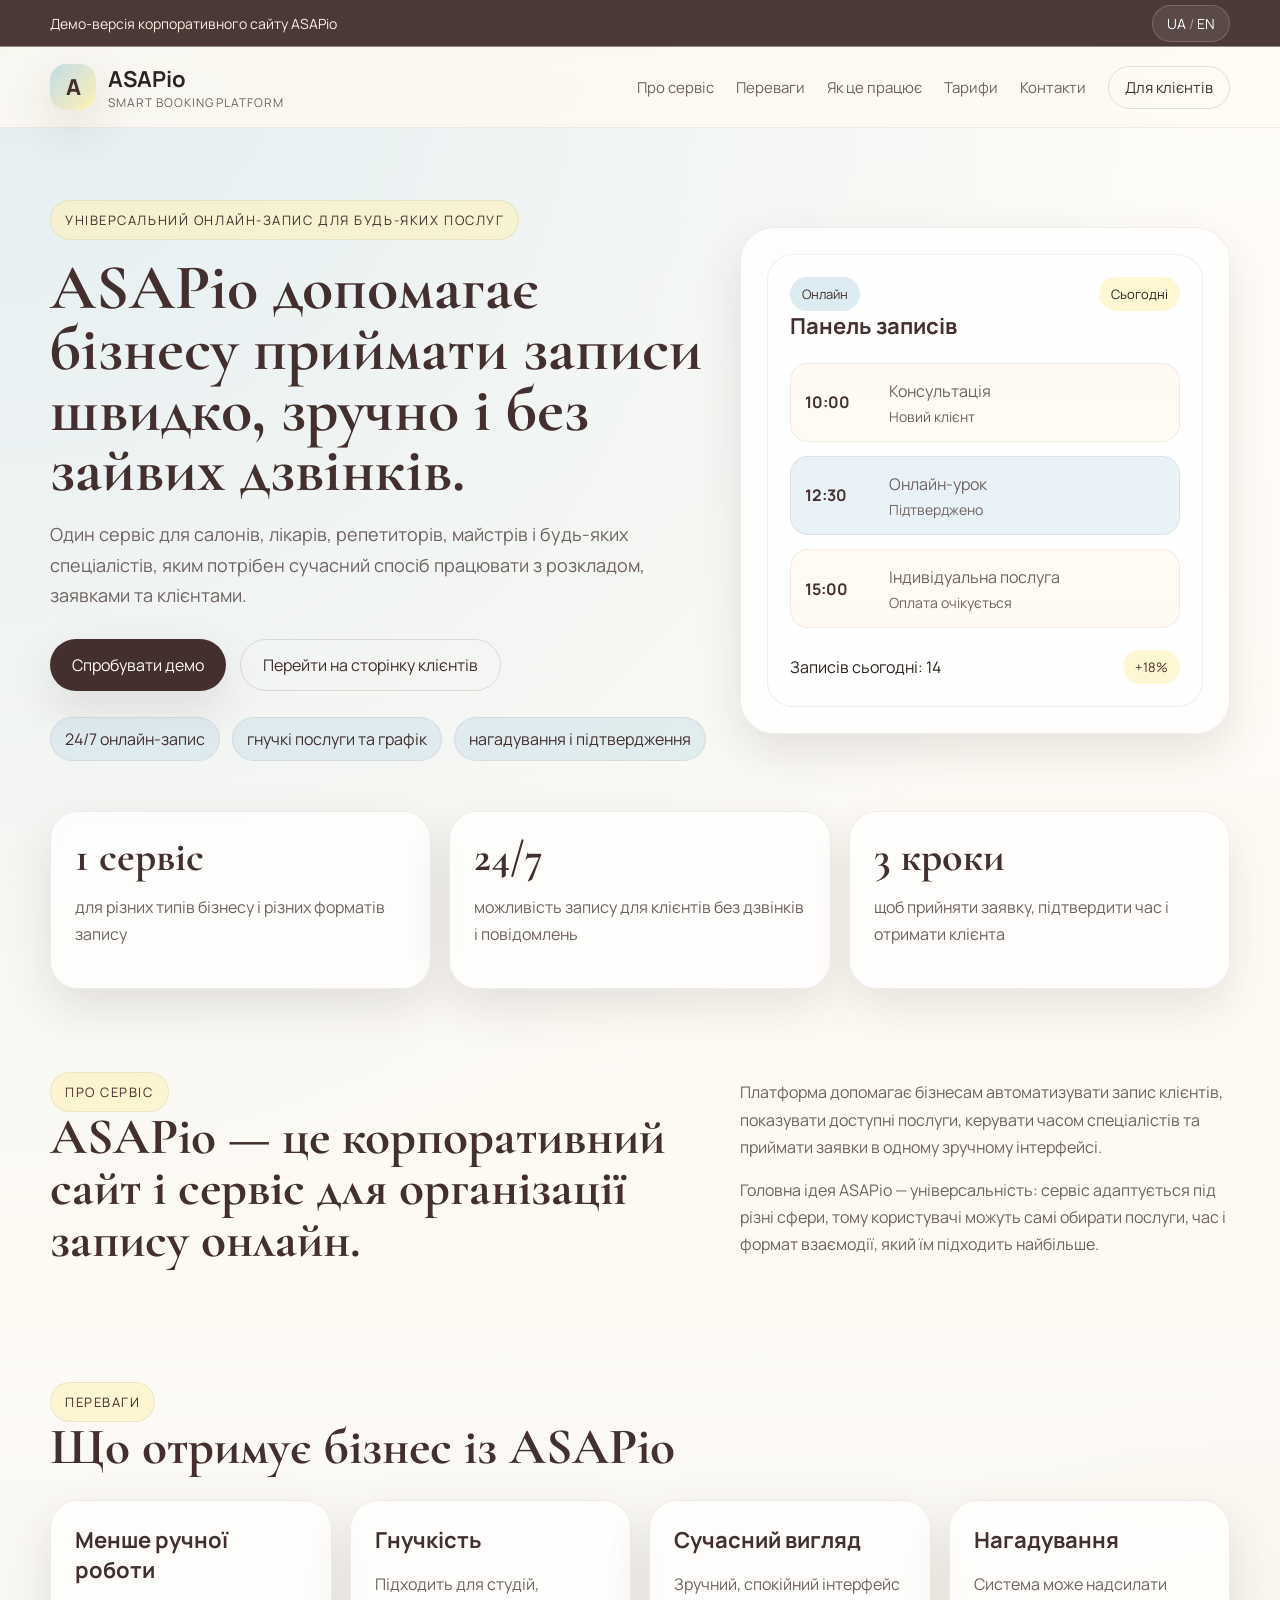
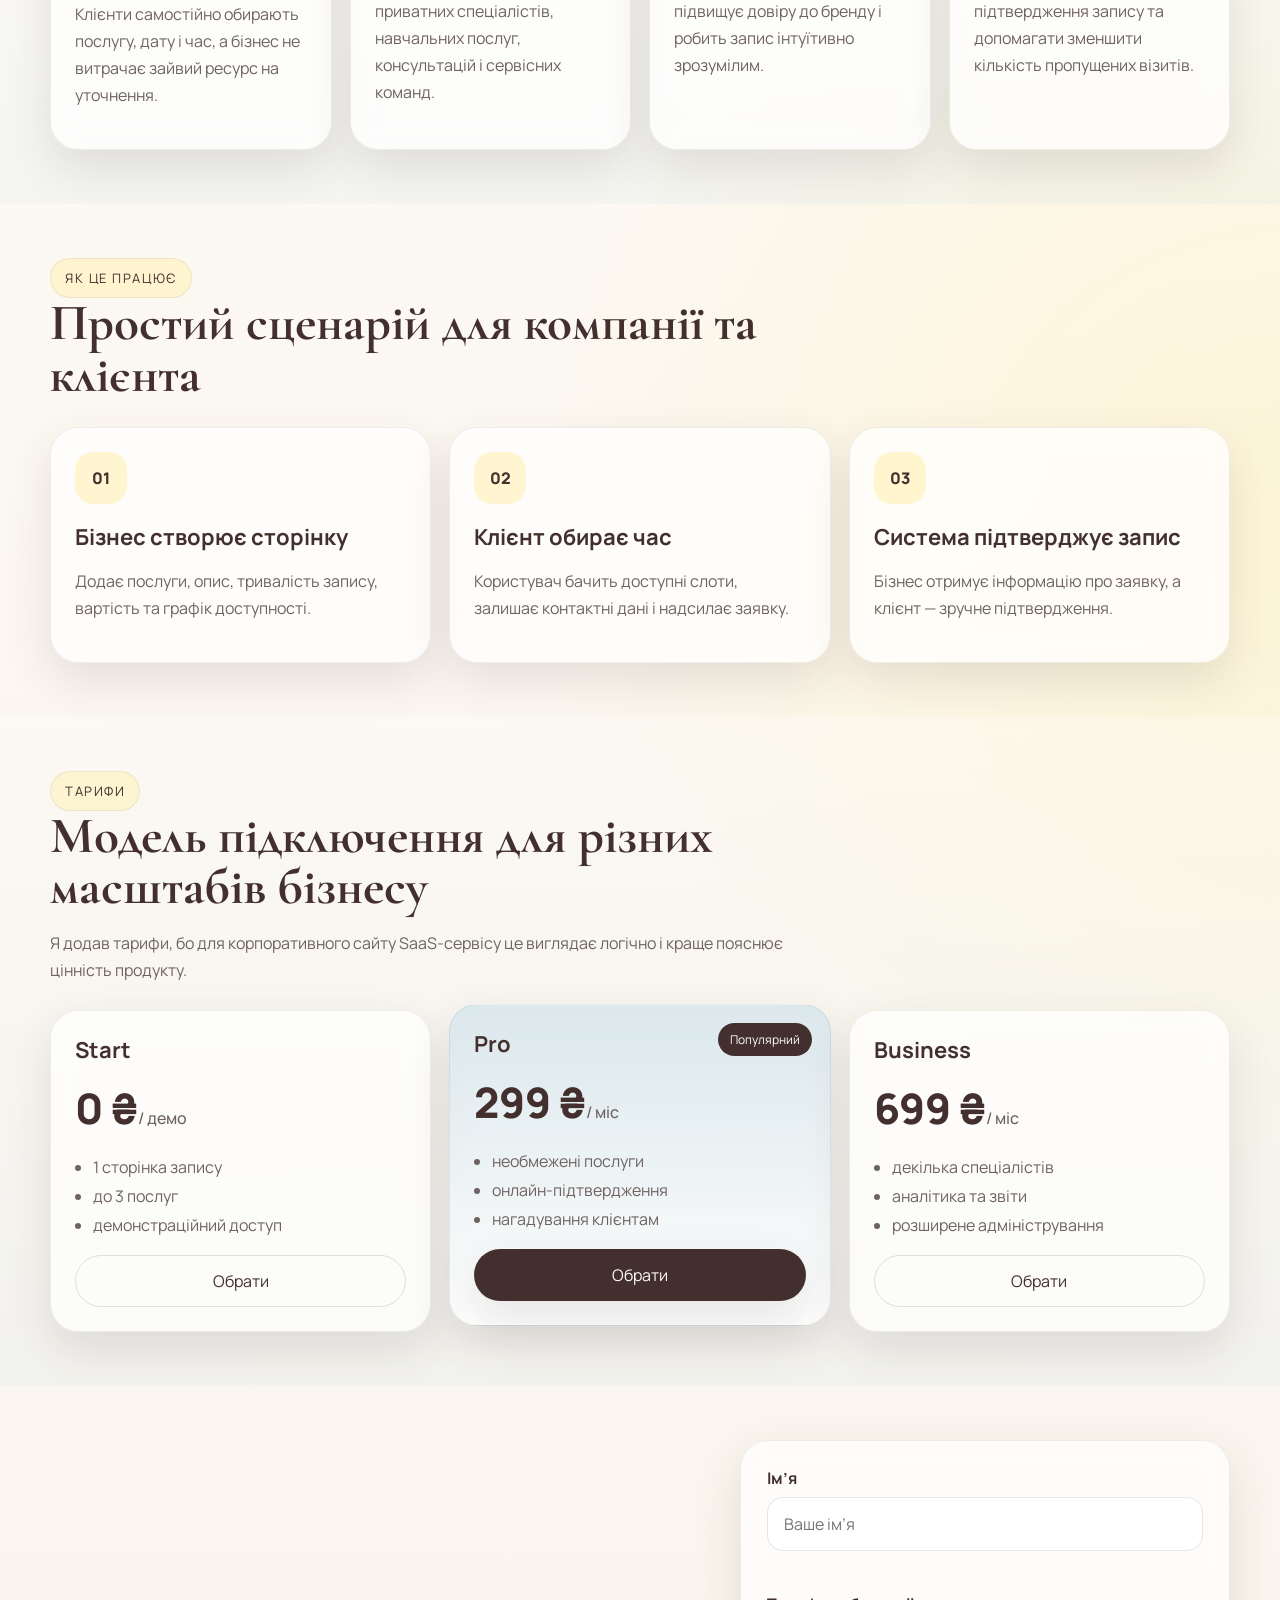
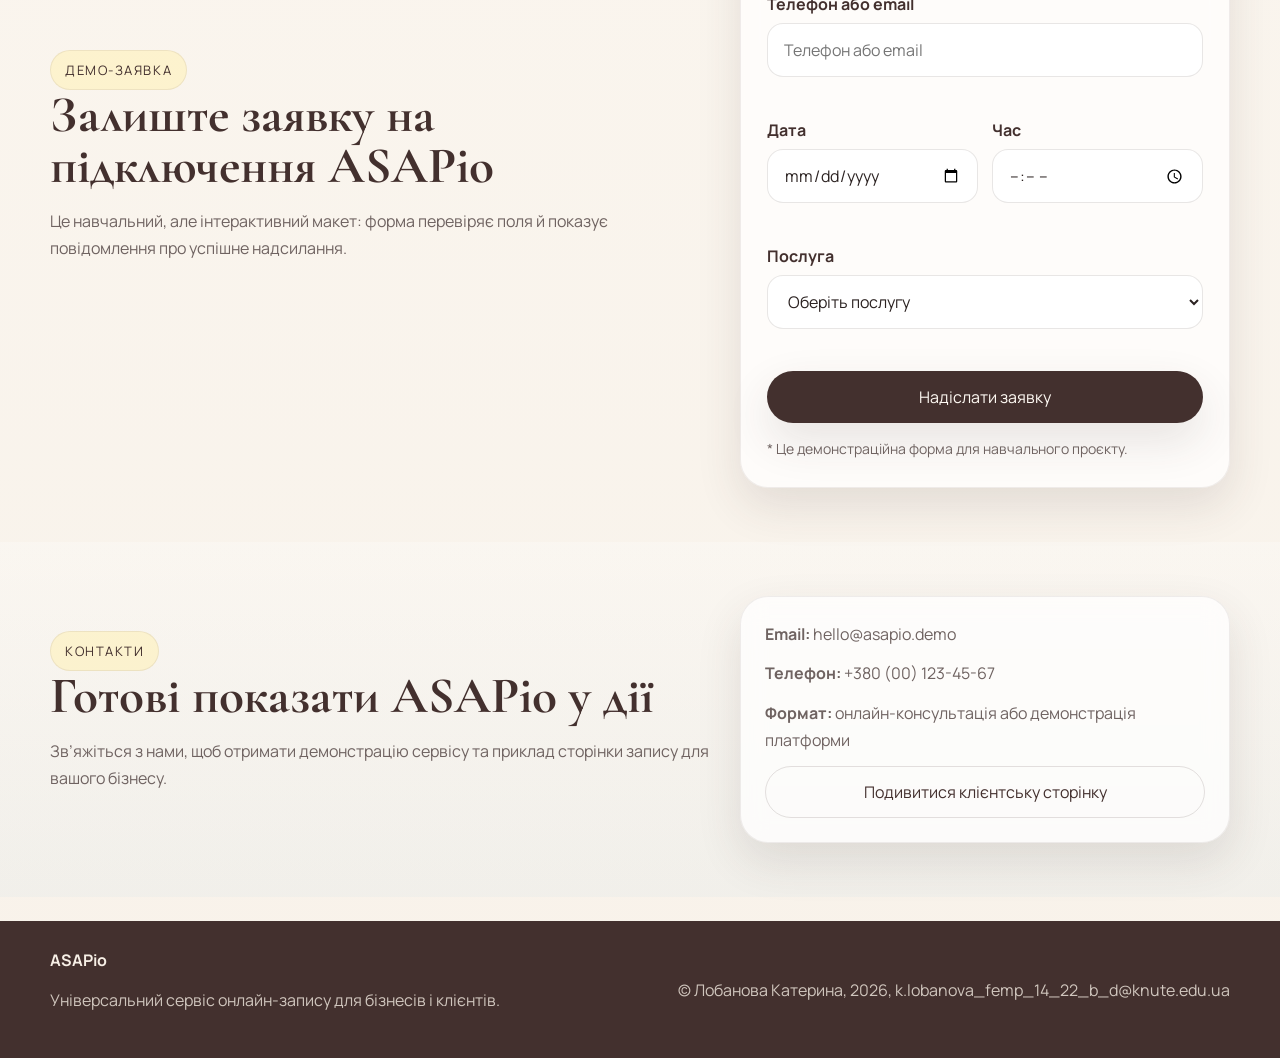
==== index.html @ 2cff533e "Add files via upload" ====
<!DOCTYPE html>
<html lang="uk">
<head>
  <meta charset="UTF-8" />
  <meta name="viewport" content="width=device-width, initial-scale=1.0" />
  <title>ASAPio — онлайн-запис для бізнесів</title>
  <meta name="description" content="ASAPio — універсальний сервіс онлайн-запису для бізнесів і клієнтів." />
  <link rel="preconnect" href="https://fonts.googleapis.com">
  <link rel="preconnect" href="https://fonts.gstatic.com" crossorigin>
  <link href="https://fonts.googleapis.com/css2?family=Manrope:wght@400;500;600;700;800&family=Cormorant+Garamond:wght@600;700&display=swap" rel="stylesheet">
  <link rel="stylesheet" href="style.css" />
</head>
<body>
  <div class="topbar">
    <div class="container topbar-inner">
      <span>Демо-версія корпоративного сайту ASAPio</span>
      <button class="lang-switch" type="button" id="langToggle" aria-label="Перемикач мови">UA <span>/</span> EN</button>
    </div>
  </div>

  <header class="site-header">
    <div class="container nav-wrap">
      <a class="brand" href="index.html" aria-label="ASAPio home">
        <span class="brand-mark">A</span>
        <span class="brand-text">
          <strong>ASAPio</strong>
          <small>smart booking platform</small>
        </span>
      </a>

      <nav class="nav">
        <a href="#about">Про сервіс</a>
        <a href="#advantages">Переваги</a>
        <a href="#how">Як це працює</a>
        <a href="#pricing">Тарифи</a>
        <a href="#contact">Контакти</a>
        <a class="nav-secondary" href="clients.html">Для клієнтів</a>
      </nav>

      <button class="menu-btn" type="button" id="menuBtn" aria-label="Відкрити меню">☰</button>
    </div>

    <div class="mobile-menu" id="mobileMenu">
      <a href="#about">Про сервіс</a>
      <a href="#advantages">Переваги</a>
      <a href="#how">Як це працює</a>
      <a href="#pricing">Тарифи</a>
      <a href="#contact">Контакти</a>
      <a href="clients.html">Для клієнтів</a>
    </div>
  </header>

  <main>
    <section class="hero">
      <div class="container hero-grid">
        <div class="hero-copy">
          <span class="eyebrow">Універсальний онлайн-запис для будь-яких послуг</span>
          <h1>ASAPio допомагає бізнесу приймати записи швидко, зручно і без зайвих дзвінків.</h1>
          <p>
            Один сервіс для салонів, лікарів, репетиторів, майстрів і будь-яких спеціалістів, яким потрібен
            сучасний спосіб працювати з розкладом, заявками та клієнтами.
          </p>
          <div class="hero-actions">
            <a class="btn btn-primary" href="#demoForm">Спробувати демо</a>
            <a class="btn btn-outline" href="clients.html">Перейти на сторінку клієнтів</a>
          </div>

          <ul class="hero-points">
            <li>24/7 онлайн-запис</li>
            <li>гнучкі послуги та графік</li>
            <li>нагадування і підтвердження</li>
          </ul>
        </div>

        <div class="hero-card glass-card">
          <div class="mini-app">
            <div class="mini-header">
              <span class="pill">Онлайн</span>
              <span class="mini-date">Сьогодні</span>
            </div>
            <h3>Панель записів</h3>
            <div class="booking-list">
              <div class="booking-item">
                <strong>10:00</strong>
                <div>
                  <p>Консультація</p>
                  <span>Новий клієнт</span>
                </div>
              </div>
              <div class="booking-item accent">
                <strong>12:30</strong>
                <div>
                  <p>Онлайн-урок</p>
                  <span>Підтверджено</span>
                </div>
              </div>
              <div class="booking-item">
                <strong>15:00</strong>
                <div>
                  <p>Індивідуальна послуга</p>
                  <span>Оплата очікується</span>
                </div>
              </div>
            </div>
            <div class="mini-footer">
              <span>Записів сьогодні: 14</span>
              <span class="up">+18%</span>
            </div>
          </div>
        </div>
      </div>
    </section>

    <section class="stats">
      <div class="container stats-grid">
        <article class="stat-card">
          <h2>1 сервіс</h2>
          <p>для різних типів бізнесу і різних форматів запису</p>
        </article>
        <article class="stat-card">
          <h2>24/7</h2>
          <p>можливість запису для клієнтів без дзвінків і повідомлень</p>
        </article>
        <article class="stat-card">
          <h2>3 кроки</h2>
          <p>щоб прийняти заявку, підтвердити час і отримати клієнта</p>
        </article>
      </div>
    </section>

    <section class="section" id="about">
      <div class="container section-grid">
        <div>
          <span class="section-tag">Про сервіс</span>
          <h2>ASAPio — це корпоративний сайт і сервіс для організації запису онлайн.</h2>
        </div>
        <div>
          <p>
            Платформа допомагає бізнесам автоматизувати запис клієнтів, показувати доступні послуги,
            керувати часом спеціалістів та приймати заявки в одному зручному інтерфейсі.
          </p>
          <p>
            Головна ідея ASAPio — універсальність: сервіс адаптується під різні сфери, тому користувачі можуть
            самі обирати послуги, час і формат взаємодії, який їм підходить найбільше.
          </p>
        </div>
      </div>
    </section>

    <section class="section alt" id="advantages">
      <div class="container">
        <div class="section-head">
          <span class="section-tag">Переваги</span>
          <h2>Що отримує бізнес із ASAPio</h2>
        </div>
        <div class="cards-grid">
          <article class="info-card">
            <h3>Менше ручної роботи</h3>
            <p>Клієнти самостійно обирають послугу, дату і час, а бізнес не витрачає зайвий ресурс на уточнення.</p>
          </article>
          <article class="info-card">
            <h3>Гнучкість</h3>
            <p>Підходить для студій, приватних спеціалістів, навчальних послуг, консультацій і сервісних команд.</p>
          </article>
          <article class="info-card">
            <h3>Сучасний вигляд</h3>
            <p>Зручний, спокійний інтерфейс підвищує довіру до бренду і робить запис інтуїтивно зрозумілим.</p>
          </article>
          <article class="info-card">
            <h3>Нагадування</h3>
            <p>Система може надсилати підтвердження запису та допомагати зменшити кількість пропущених візитів.</p>
          </article>
        </div>
      </div>
    </section>

    <section class="section" id="how">
      <div class="container">
        <div class="section-head">
          <span class="section-tag">Як це працює</span>
          <h2>Простий сценарій для компанії та клієнта</h2>
        </div>
        <div class="steps-grid">
          <article class="step-card">
            <span>01</span>
            <h3>Бізнес створює сторінку</h3>
            <p>Додає послуги, опис, тривалість запису, вартість та графік доступності.</p>
          </article>
          <article class="step-card">
            <span>02</span>
            <h3>Клієнт обирає час</h3>
            <p>Користувач бачить доступні слоти, залишає контактні дані і надсилає заявку.</p>
          </article>
          <article class="step-card">
            <span>03</span>
            <h3>Система підтверджує запис</h3>
            <p>Бізнес отримує інформацію про заявку, а клієнт — зручне підтвердження.</p>
          </article>
        </div>
      </div>
    </section>

    <section class="section alt" id="pricing">
      <div class="container">
        <div class="section-head">
          <span class="section-tag">Тарифи</span>
          <h2>Модель підключення для різних масштабів бізнесу</h2>
          <p>Я додав тарифи, бо для корпоративного сайту SaaS-сервісу це виглядає логічно і краще пояснює цінність продукту.</p>
        </div>
        <div class="pricing-grid">
          <article class="price-card">
            <h3>Start</h3>
            <div class="price">0 ₴<span>/ демо</span></div>
            <ul>
              <li>1 сторінка запису</li>
              <li>до 3 послуг</li>
              <li>демонстраційний доступ</li>
            </ul>
            <button class="btn btn-outline full" data-plan="Start">Обрати</button>
          </article>
          <article class="price-card featured">
            <div class="featured-badge">Популярний</div>
            <h3>Pro</h3>
            <div class="price">299 ₴<span>/ міс</span></div>
            <ul>
              <li>необмежені послуги</li>
              <li>онлайн-підтвердження</li>
              <li>нагадування клієнтам</li>
            </ul>
            <button class="btn btn-primary full" data-plan="Pro">Обрати</button>
          </article>
          <article class="price-card">
            <h3>Business</h3>
            <div class="price">699 ₴<span>/ міс</span></div>
            <ul>
              <li>декілька спеціалістів</li>
              <li>аналітика та звіти</li>
              <li>розширене адміністрування</li>
            </ul>
            <button class="btn btn-outline full" data-plan="Business">Обрати</button>
          </article>
        </div>
      </div>
    </section>

    <section class="section" id="demoForm">
      <div class="container form-layout">
        <div>
          <span class="section-tag">Демо-заявка</span>
          <h2>Залиште заявку на підключення ASAPio</h2>
          <p>
            Це навчальний, але інтерактивний макет: форма перевіряє поля й показує повідомлення про успішне надсилання.
          </p>
        </div>

        <form class="demo-form" id="bookingForm" novalidate>
          <div class="form-group">
            <label for="name">Ім’я</label>
            <input id="name" name="name" type="text" placeholder="Ваше ім’я" required />
            <small class="error"></small>
          </div>

          <div class="form-group">
            <label for="contactValue">Телефон або email</label>
            <input id="contactValue" name="contactValue" type="text" placeholder="Телефон або email" required />
            <small class="error"></small>
          </div>

          <div class="form-row">
            <div class="form-group">
              <label for="date">Дата</label>
              <input id="date" name="date" type="date" required />
              <small class="error"></small>
            </div>
            <div class="form-group">
              <label for="time">Час</label>
              <input id="time" name="time" type="time" required />
              <small class="error"></small>
            </div>
          </div>

          <div class="form-group">
            <label for="service">Послуга</label>
            <select id="service" name="service" required>
              <option value="">Оберіть послугу</option>
              <option value="Консультація">Консультація</option>
              <option value="Навчальна послуга">Навчальна послуга</option>
              <option value="Сервісне обслуговування">Сервісне обслуговування</option>
              <option value="Індивідуальний запис">Індивідуальний запис</option>
            </select>
            <small class="error"></small>
          </div>

          <button class="btn btn-primary full" type="submit">Надіслати заявку</button>
          <p class="form-note">* Це демонстраційна форма для навчального проєкту.</p>
        </form>
      </div>
    </section>

    <section class="section alt" id="contact">
      <div class="container contact-grid">
        <div>
          <span class="section-tag">Контакти</span>
          <h2>Готові показати ASAPio у дії</h2>
          <p>Зв’яжіться з нами, щоб отримати демонстрацію сервісу та приклад сторінки запису для вашого бізнесу.</p>
        </div>
        <div class="contact-card">
          <p><strong>Email:</strong> hello@asapio.demo</p>
          <p><strong>Телефон:</strong> +380 (00) 123-45-67</p>
          <p><strong>Формат:</strong> онлайн-консультація або демонстрація платформи</p>
          <a class="btn btn-outline full" href="clients.html">Подивитися клієнтську сторінку</a>
        </div>
      </div>
    </section>
  </main>

  <footer class="site-footer">
    <div class="container footer-wrap">
      <div>
        <strong>ASAPio</strong>
        <p>Універсальний сервіс онлайн-запису для бізнесів і клієнтів.</p>
      </div>
      <div class="footer-note">
        © Лобанова Катерина, 2026, k.lobanova_femp_14_22_b_d@knute.edu.ua
      </div>
    </div>
  </footer>

  <div class="toast" id="toast"></div>

  <script src="script.js"></script>
</body>
</html>
---- style.css ----
:root {
  --milk: #fff1b5;
  --blue: #c1dbe8;
  --burgundy: #43302e;
  --burgundy-2: #5a413f;
  --cream: #fffaf0;
  --white: #ffffff;
  --text: #2b2221;
  --muted: #6f6361;
  --line: rgba(67, 48, 46, 0.14);
  --shadow: 0 18px 45px rgba(67, 48, 46, 0.12);
  --radius-xl: 28px;
  --radius-lg: 22px;
  --radius-md: 16px;
  --container: 1180px;
}

* {
  box-sizing: border-box;
}

html {
  scroll-behavior: smooth;
}

body {
  margin: 0;
  font-family: "Manrope", system-ui, sans-serif;
  color: var(--text);
  background:
    radial-gradient(circle at top left, rgba(193, 219, 232, 0.45), transparent 28%),
    radial-gradient(circle at right center, rgba(255, 241, 181, 0.45), transparent 30%),
    linear-gradient(180deg, #fffdf8 0%, #f8f2ea 100%);
}

a {
  color: inherit;
  text-decoration: none;
}

button,
input,
select {
  font: inherit;
}

.container {
  width: min(var(--container), calc(100% - 32px));
  margin: 0 auto;
}

.topbar {
  border-bottom: 1px solid rgba(255,255,255,0.4);
  background: rgba(67, 48, 46, 0.95);
  color: #f9efe0;
}

.topbar-inner {
  display: flex;
  align-items: center;
  justify-content: space-between;
  gap: 16px;
  min-height: 46px;
  font-size: 14px;
}

.lang-switch {
  border: 1px solid rgba(255,255,255,0.18);
  background: rgba(255,255,255,0.08);
  color: #fff;
  border-radius: 999px;
  padding: 8px 14px;
  cursor: pointer;
}

.lang-switch span {
  opacity: 0.45;
}

.site-header {
  position: sticky;
  top: 0;
  z-index: 20;
  backdrop-filter: blur(14px);
  background: rgba(255, 250, 240, 0.75);
  border-bottom: 1px solid rgba(67, 48, 46, 0.08);
}

.nav-wrap {
  display: flex;
  align-items: center;
  justify-content: space-between;
  min-height: 80px;
  gap: 20px;
}

.brand {
  display: inline-flex;
  align-items: center;
  gap: 12px;
}

.brand-mark {
  width: 46px;
  height: 46px;
  display: grid;
  place-items: center;
  border-radius: 16px;
  background: linear-gradient(135deg, var(--blue), var(--milk));
  color: var(--burgundy);
  font-weight: 800;
  font-size: 22px;
  box-shadow: var(--shadow);
}

.brand-text {
  display: flex;
  flex-direction: column;
}

.brand-text strong {
  font-size: 22px;
}

.brand-text small {
  color: var(--muted);
  font-size: 12px;
  text-transform: uppercase;
  letter-spacing: 0.08em;
}

.nav {
  display: flex;
  align-items: center;
  gap: 22px;
  flex-wrap: wrap;
}

.nav a {
  font-size: 15px;
  color: var(--muted);
}

.nav a:hover,
.nav a:focus-visible {
  color: var(--burgundy);
}

.nav-secondary {
  padding: 10px 16px;
  border: 1px solid var(--line);
  border-radius: 999px;
  color: var(--burgundy) !important;
}

.menu-btn {
  display: none;
  border: 1px solid var(--line);
  background: var(--white);
  color: var(--burgundy);
  border-radius: 12px;
  width: 44px;
  height: 44px;
  cursor: pointer;
}

.mobile-menu {
  display: none;
  padding: 0 16px 16px;
  background: rgba(255, 250, 240, 0.95);
}

.mobile-menu.open {
  display: grid;
  gap: 12px;
}

.hero {
  padding: 72px 0 40px;
}

.compact-hero {
  padding-top: 56px;
}

.hero-grid,
.section-grid,
.form-layout,
.contact-grid {
  display: grid;
  grid-template-columns: 1.15fr 0.85fr;
  gap: 28px;
  align-items: center;
}

.eyebrow,
.section-tag {
  display: inline-flex;
  align-items: center;
  gap: 10px;
  font-size: 13px;
  text-transform: uppercase;
  letter-spacing: 0.12em;
  color: var(--burgundy);
  background: rgba(255, 241, 181, 0.55);
  border: 1px solid rgba(67, 48, 46, 0.08);
  padding: 10px 14px;
  border-radius: 999px;
}

h1, h2, h3 {
  margin: 0;
}

h1 {
  margin-top: 18px;
  font-family: "Cormorant Garamond", serif;
  font-size: clamp(42px, 5vw, 72px);
  line-height: 0.95;
  color: var(--burgundy);
}

h2 {
  font-family: "Cormorant Garamond", serif;
  font-size: clamp(34px, 4vw, 52px);
  line-height: 1;
  color: var(--burgundy);
}

h3 {
  font-size: 22px;
  color: var(--burgundy);
}

p {
  line-height: 1.7;
  color: var(--muted);
}

.hero-copy p {
  font-size: 18px;
  max-width: 62ch;
}

.hero-actions {
  display: flex;
  gap: 14px;
  flex-wrap: wrap;
  margin: 28px 0 26px;
}

.btn {
  display: inline-flex;
  align-items: center;
  justify-content: center;
  min-height: 52px;
  padding: 0 22px;
  border-radius: 999px;
  cursor: pointer;
  border: none;
  transition: transform 0.2s ease, box-shadow 0.2s ease, background 0.2s ease;
}

.btn:hover,
.btn:focus-visible {
  transform: translateY(-2px);
}

.btn-primary {
  background: var(--burgundy);
  color: #fffaf4;
  box-shadow: var(--shadow);
}

.btn-outline {
  background: transparent;
  color: var(--burgundy);
  border: 1px solid var(--line);
}

.full {
  width: 100%;
}

.hero-points {
  display: flex;
  flex-wrap: wrap;
  gap: 12px;
  padding: 0;
  margin: 0;
  list-style: none;
}

.hero-points li {
  padding: 10px 14px;
  border-radius: 999px;
  background: rgba(193, 219, 232, 0.42);
  color: var(--burgundy);
  border: 1px solid rgba(67, 48, 46, 0.08);
}

.glass-card,
.info-card,
.stat-card,
.step-card,
.price-card,
.contact-card,
.demo-form {
  background: rgba(255, 255, 255, 0.72);
  border: 1px solid rgba(67, 48, 46, 0.08);
  backdrop-filter: blur(12px);
  box-shadow: var(--shadow);
}

.glass-card {
  border-radius: 34px;
  padding: 26px;
}

.mini-app,
.service-preview {
  border-radius: 26px;
  background: linear-gradient(180deg, rgba(255,255,255,0.9), rgba(255,255,255,0.65));
  padding: 22px;
  border: 1px solid rgba(67, 48, 46, 0.08);
}

.mini-header,
.mini-footer {
  display: flex;
  align-items: center;
  justify-content: space-between;
  gap: 12px;
}

.pill,
.mini-date,
.up {
  display: inline-flex;
  align-items: center;
  justify-content: center;
  min-height: 34px;
  border-radius: 999px;
  padding: 0 12px;
  font-size: 13px;
}

.pill {
  background: rgba(193, 219, 232, 0.55);
  color: var(--burgundy);
}

.mini-date {
  background: rgba(255, 241, 181, 0.58);
}

.up {
  background: rgba(255, 241, 181, 0.58);
  color: var(--burgundy);
}

.booking-list {
  display: grid;
  gap: 14px;
  margin: 22px 0;
}

.booking-item {
  display: grid;
  grid-template-columns: 70px 1fr;
  gap: 14px;
  align-items: center;
  background: rgba(255, 250, 240, 0.78);
  border: 1px solid rgba(67, 48, 46, 0.08);
  border-radius: 18px;
  padding: 14px;
}

.booking-item strong,
.price {
  color: var(--burgundy);
}

.booking-item p,
.booking-item span,
.mini-muted {
  margin: 0;
}

.booking-item span,
.mini-muted {
  color: var(--muted);
  font-size: 14px;
}

.booking-item.accent {
  background: rgba(193, 219, 232, 0.35);
}

.stats {
  padding: 10px 0 20px;
}

.stats-grid,
.cards-grid,
.steps-grid,
.pricing-grid {
  display: grid;
  grid-template-columns: repeat(3, 1fr);
  gap: 18px;
}

.cards-grid {
  grid-template-columns: repeat(4, 1fr);
}

.stat-card,
.info-card,
.step-card,
.price-card,
.contact-card {
  padding: 24px;
  border-radius: var(--radius-xl);
}

.stat-card h2 {
  font-size: 42px;
}

.section {
  padding: 54px 0;
}

.alt {
  background: linear-gradient(180deg, rgba(255,255,255,0.25), rgba(193,219,232,0.13));
}

.section-head {
  max-width: 760px;
  margin-bottom: 26px;
}

.steps-grid .step-card span {
  display: inline-grid;
  place-items: center;
  width: 52px;
  height: 52px;
  border-radius: 18px;
  background: rgba(255, 241, 181, 0.6);
  color: var(--burgundy);
  font-weight: 800;
  margin-bottom: 18px;
}

.pricing-grid {
  align-items: stretch;
}

.price-card {
  position: relative;
}

.price-card ul {
  padding-left: 18px;
  color: var(--muted);
  line-height: 1.8;
}

.price {
  font-size: 42px;
  font-weight: 800;
  margin: 14px 0;
}

.price span {
  font-size: 16px;
  color: var(--muted);
  font-weight: 500;
}

.featured {
  background: linear-gradient(180deg, rgba(193,219,232,0.52), rgba(255,255,255,0.88));
  transform: translateY(-6px);
}

.featured-badge {
  position: absolute;
  top: 18px;
  right: 18px;
  padding: 8px 12px;
  border-radius: 999px;
  font-size: 12px;
  background: var(--burgundy);
  color: #fff;
}

.demo-form {
  padding: 26px;
  border-radius: 28px;
}

.form-row {
  display: grid;
  grid-template-columns: 1fr 1fr;
  gap: 14px;
}

.form-group {
  display: grid;
  gap: 8px;
  margin-bottom: 16px;
}

label {
  font-weight: 700;
  color: var(--burgundy);
}

input,
select {
  min-height: 54px;
  border-radius: 16px;
  border: 1px solid rgba(67, 48, 46, 0.12);
  background: rgba(255,255,255,0.92);
  padding: 0 16px;
  color: var(--text);
  outline: none;
}

input:focus,
select:focus {
  border-color: rgba(67, 48, 46, 0.38);
  box-shadow: 0 0 0 3px rgba(193, 219, 232, 0.35);
}

.error {
  min-height: 18px;
  color: #a43d3d;
  font-size: 13px;
}

.form-note {
  margin-bottom: 0;
  font-size: 14px;
}

.contact-card p {
  margin: 0 0 12px;
}

.site-footer {
  background: var(--burgundy);
  color: #f7efe6;
  padding: 28px 0;
  margin-top: 24px;
}

.footer-wrap {
  display: flex;
  align-items: center;
  justify-content: space-between;
  gap: 20px;
}

.site-footer p,
.footer-note {
  color: rgba(247, 239, 230, 0.78);
}

.toast {
  position: fixed;
  right: 18px;
  bottom: 18px;
  min-width: 260px;
  max-width: 420px;
  padding: 16px 18px;
  border-radius: 18px;
  background: rgba(67, 48, 46, 0.96);
  color: #fffaf0;
  box-shadow: var(--shadow);
  opacity: 0;
  transform: translateY(12px);
  pointer-events: none;
  transition: opacity 0.2s ease, transform 0.2s ease;
  z-index: 40;
}

.toast.show {
  opacity: 1;
  transform: translateY(0);
}

.service-chip-row,
.slots {
  display: flex;
  flex-wrap: wrap;
  gap: 10px;
  margin: 16px 0;
}

.service-chip,
.slots button {
  border: 1px solid rgba(67, 48, 46, 0.1);
  background: rgba(255,255,255,0.9);
  color: var(--burgundy);
  border-radius: 999px;
  min-height: 42px;
  padding: 0 16px;
  cursor: pointer;
}

.service-chip.active,
.slots button.chosen {
  background: rgba(193, 219, 232, 0.68);
}

@media (max-width: 1080px) {
  .cards-grid {
    grid-template-columns: repeat(2, 1fr);
  }

  .hero-grid,
  .section-grid,
  .form-layout,
  .contact-grid,
  .stats-grid,
  .steps-grid,
  .pricing-grid {
    grid-template-columns: 1fr;
  }

  .featured {
    transform: none;
  }
}

@media (max-width: 880px) {
  .nav {
    display: none;
  }

  .menu-btn {
    display: inline-grid;
    place-items: center;
  }
}

@media (max-width: 640px) {
  .container {
    width: min(var(--container), calc(100% - 20px));
  }

  .hero {
    padding-top: 42px;
  }

  h1 {
    font-size: 46px;
  }

  h2 {
    font-size: 38px;
  }

  .cards-grid {
    grid-template-columns: 1fr;
  }

  .form-row,
  .footer-wrap,
  .topbar-inner {
    grid-template-columns: 1fr;
    display: grid;
  }

  .footer-wrap {
    align-items: start;
  }

  .hero-actions,
  .hero-points {
    flex-direction: column;
    align-items: stretch;
  }

  .btn {
    width: 100%;
  }
}
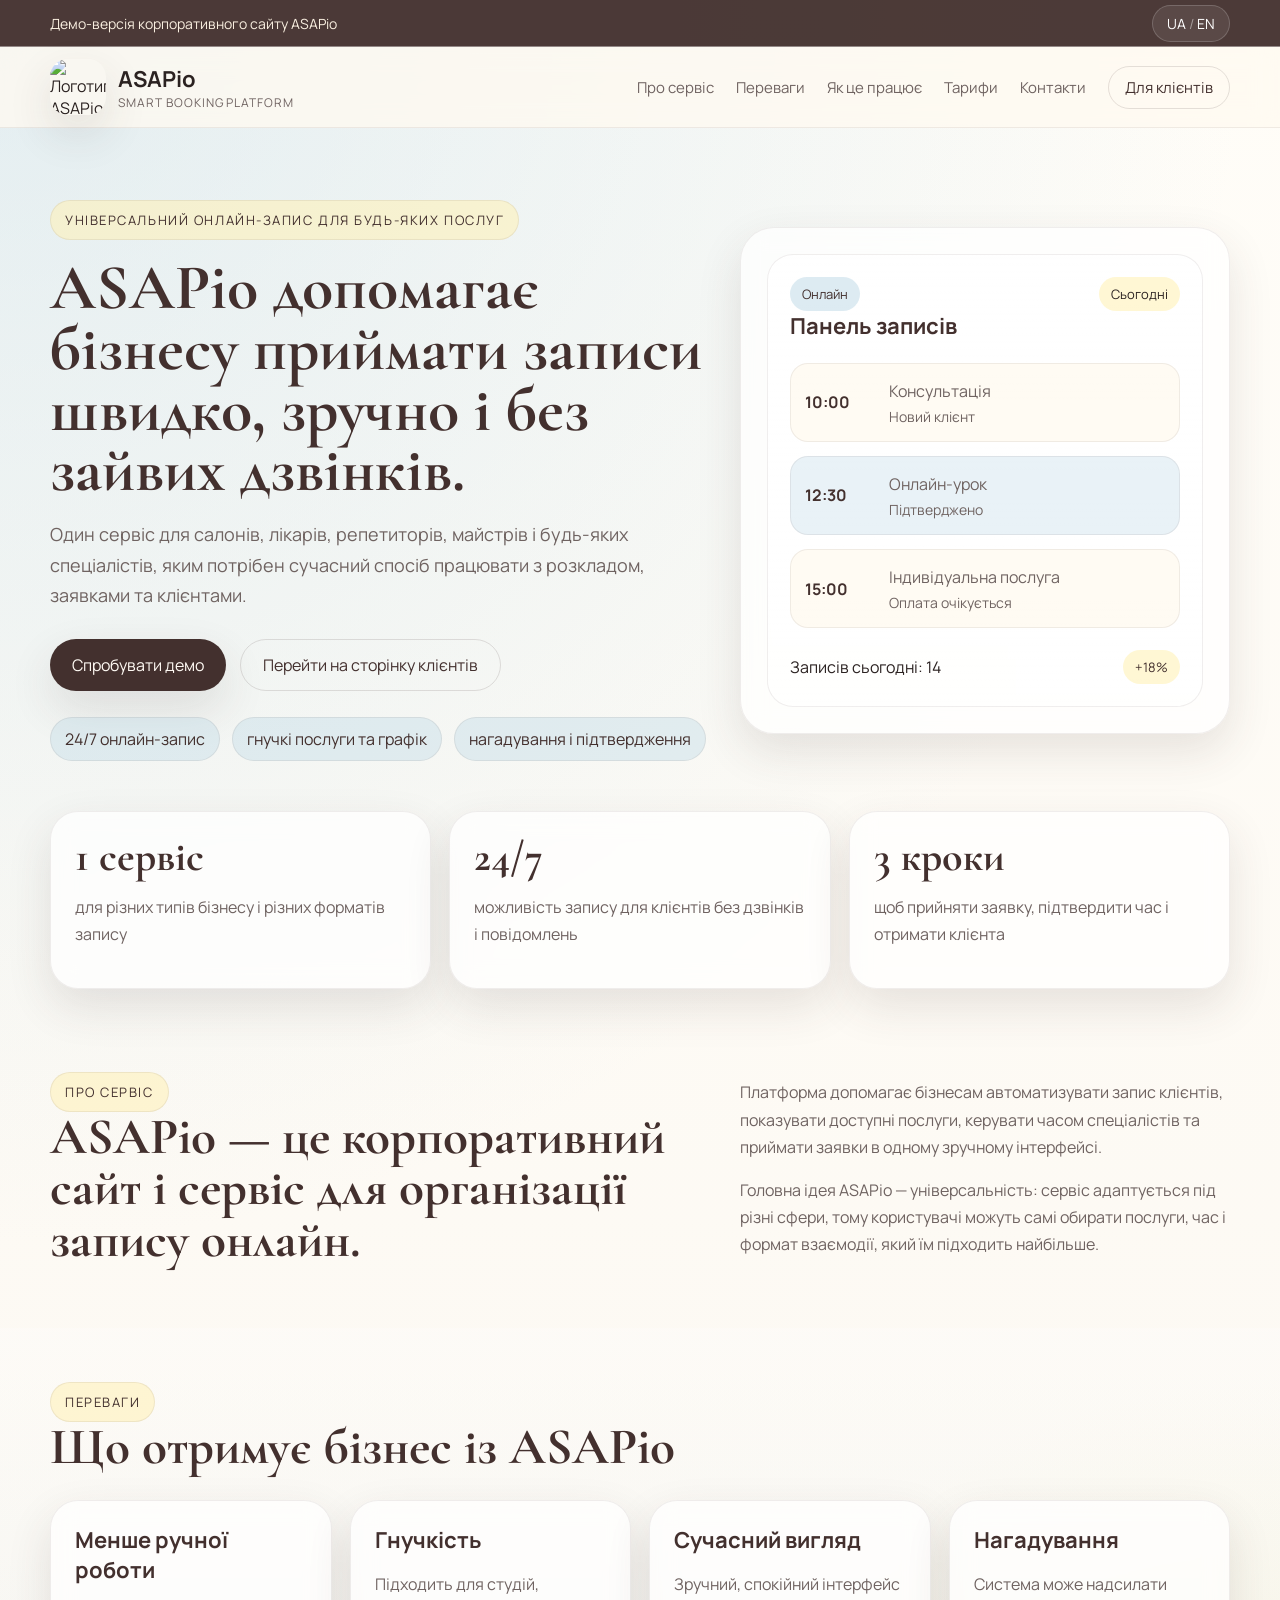
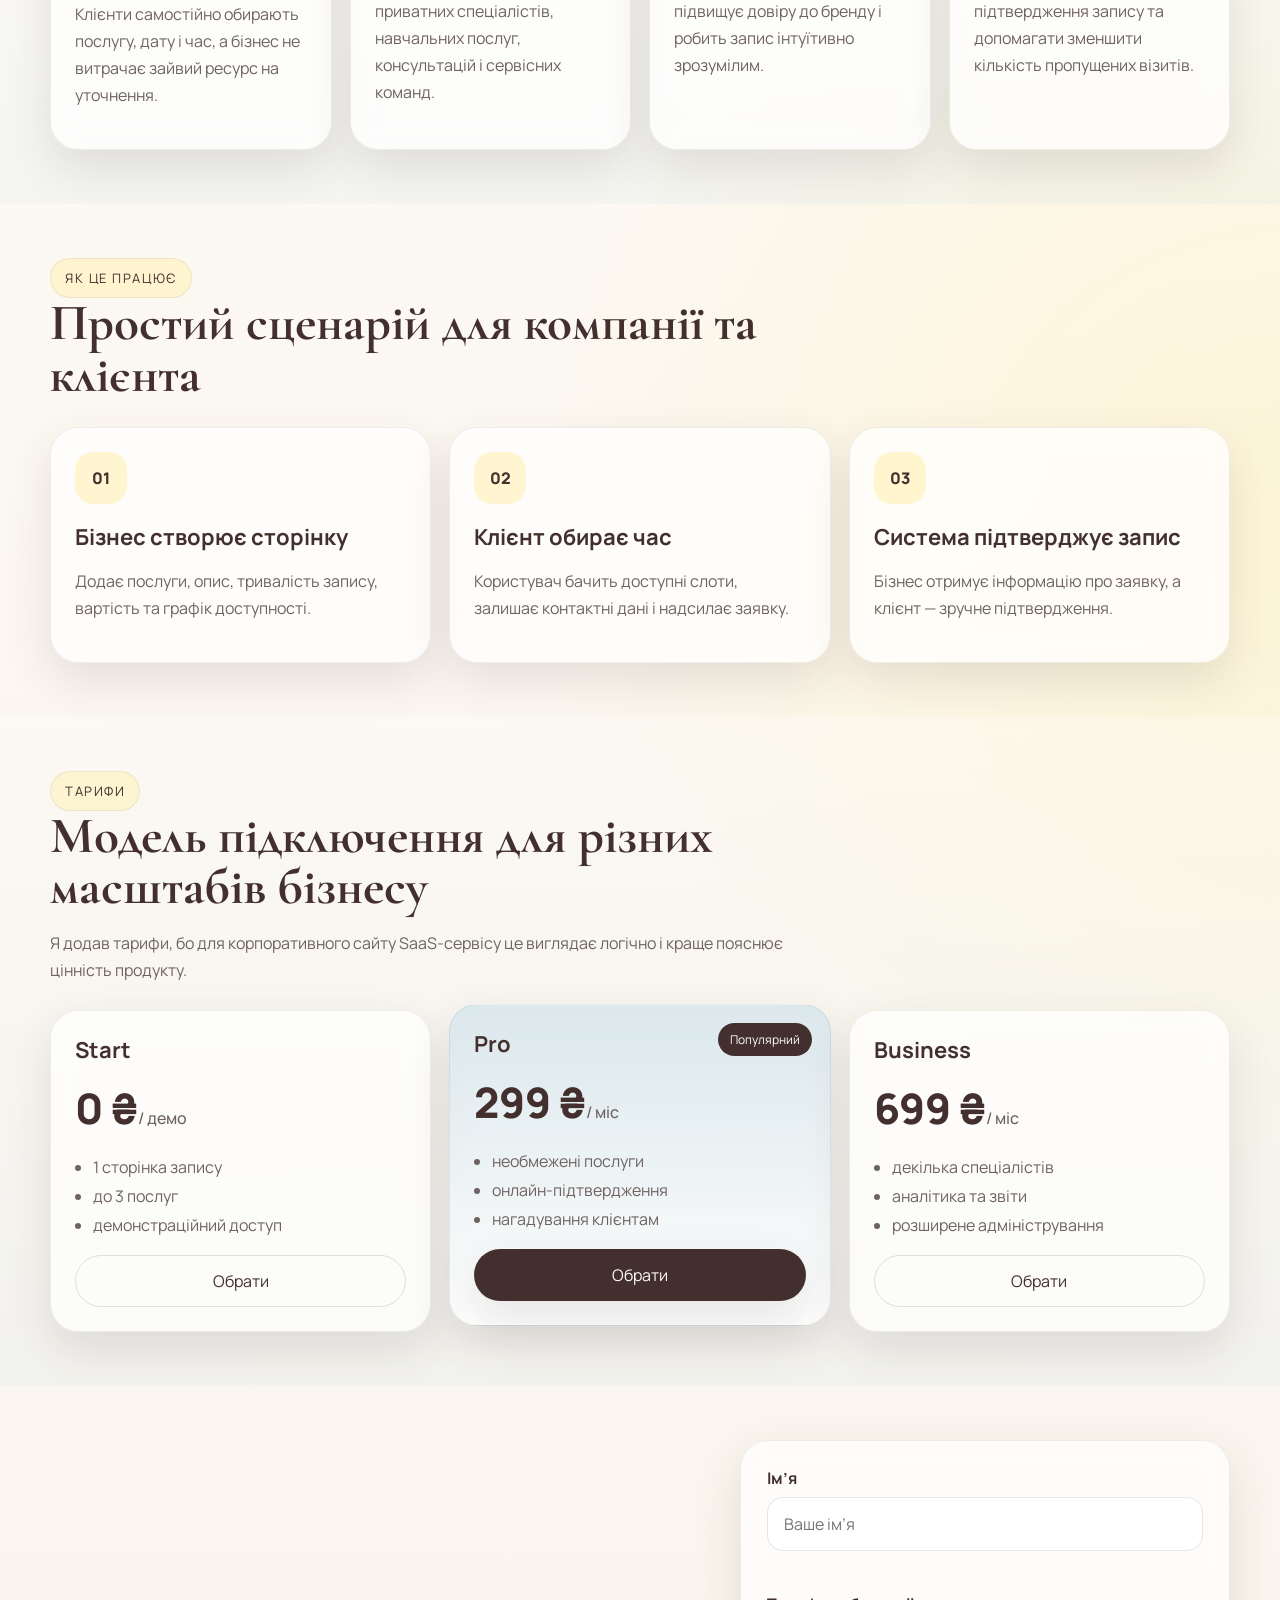
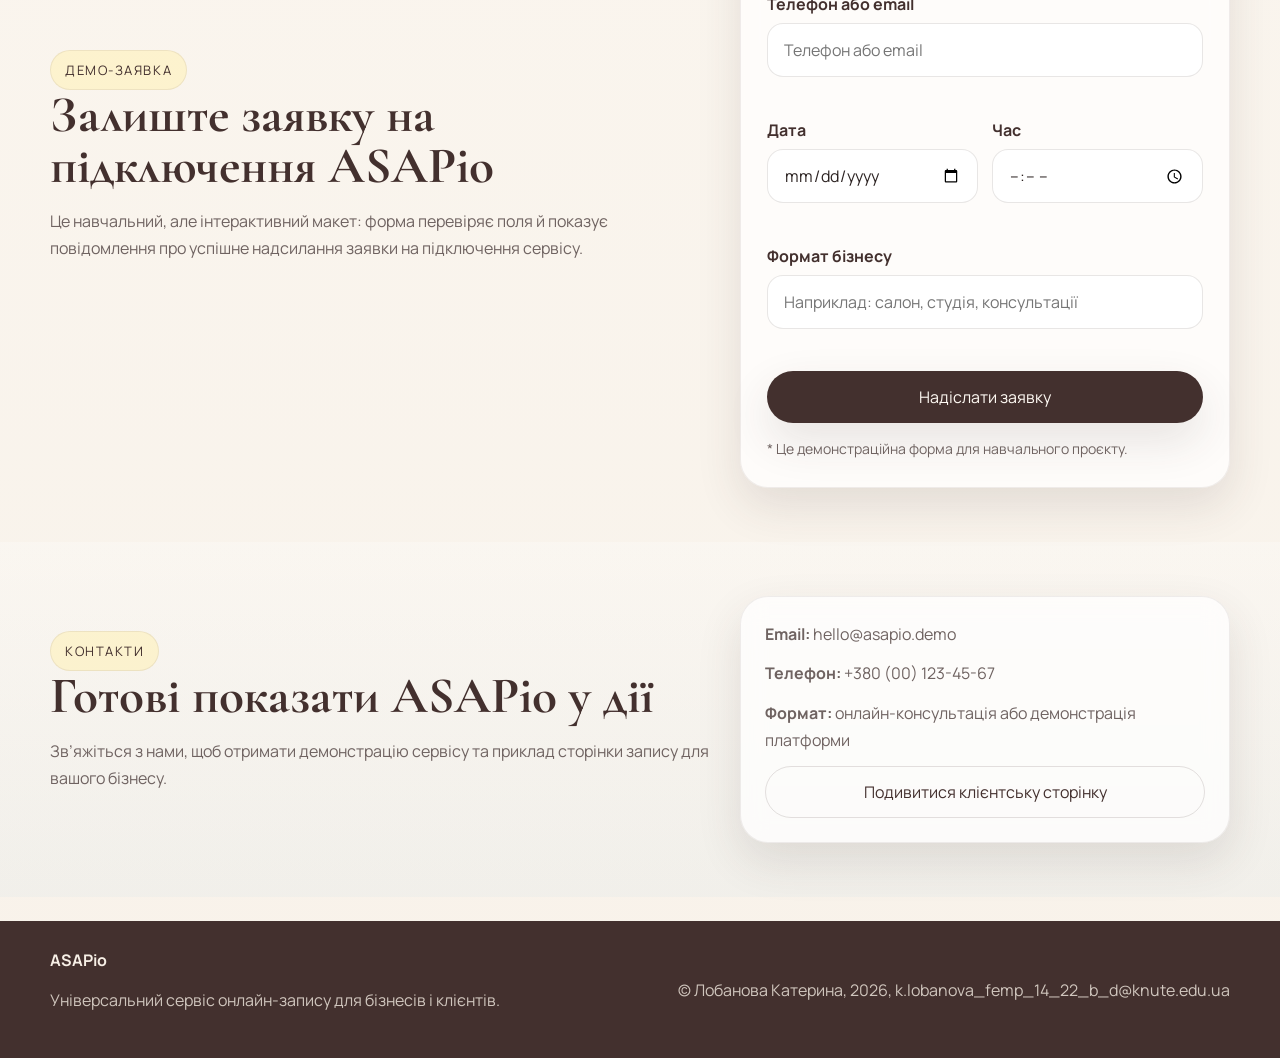
==== commit 5db4632f: "Add files via upload" ====
--- a/index.html
+++ b/index.html
@@ -21,7 +21,7 @@
   <header class="site-header">
     <div class="container nav-wrap">
       <a class="brand" href="index.html" aria-label="ASAPio home">
-        <span class="brand-mark">A</span>
+        <span class="brand-mark"><img src="asapio-logo.svg" alt="Логотип ASAPio" /></span>
         <span class="brand-text">
           <strong>ASAPio</strong>
           <small>smart booking platform</small>
@@ -249,7 +249,7 @@
           <span class="section-tag">Демо-заявка</span>
           <h2>Залиште заявку на підключення ASAPio</h2>
           <p>
-            Це навчальний, але інтерактивний макет: форма перевіряє поля й показує повідомлення про успішне надсилання.
+            Це навчальний, але інтерактивний макет: форма перевіряє поля й показує повідомлення про успішне надсилання заявки на підключення сервісу.
           </p>
         </div>
 
@@ -280,14 +280,8 @@
           </div>
 
           <div class="form-group">
-            <label for="service">Послуга</label>
-            <select id="service" name="service" required>
-              <option value="">Оберіть послугу</option>
-              <option value="Консультація">Консультація</option>
-              <option value="Навчальна послуга">Навчальна послуга</option>
-              <option value="Сервісне обслуговування">Сервісне обслуговування</option>
-              <option value="Індивідуальний запис">Індивідуальний запис</option>
-            </select>
+            <label for="businessType">Формат бізнесу</label>
+            <input id="businessType" name="businessType" type="text" placeholder="Наприклад: салон, студія, консультації" required />
             <small class="error"></small>
           </div>
 
--- a/style.css
+++ b/style.css
@@ -101,16 +101,21 @@
 }
 
 .brand-mark {
-  width: 46px;
-  height: 46px;
+  width: 56px;
+  height: 56px;
   display: grid;
   place-items: center;
-  border-radius: 16px;
-  background: linear-gradient(135deg, var(--blue), var(--milk));
-  color: var(--burgundy);
-  font-weight: 800;
-  font-size: 22px;
+  border-radius: 18px;
+  overflow: hidden;
   box-shadow: var(--shadow);
+  flex-shrink: 0;
+}
+
+.brand-mark img {
+  width: 100%;
+  height: 100%;
+  display: block;
+  object-fit: cover;
 }
 
 .brand-text {
